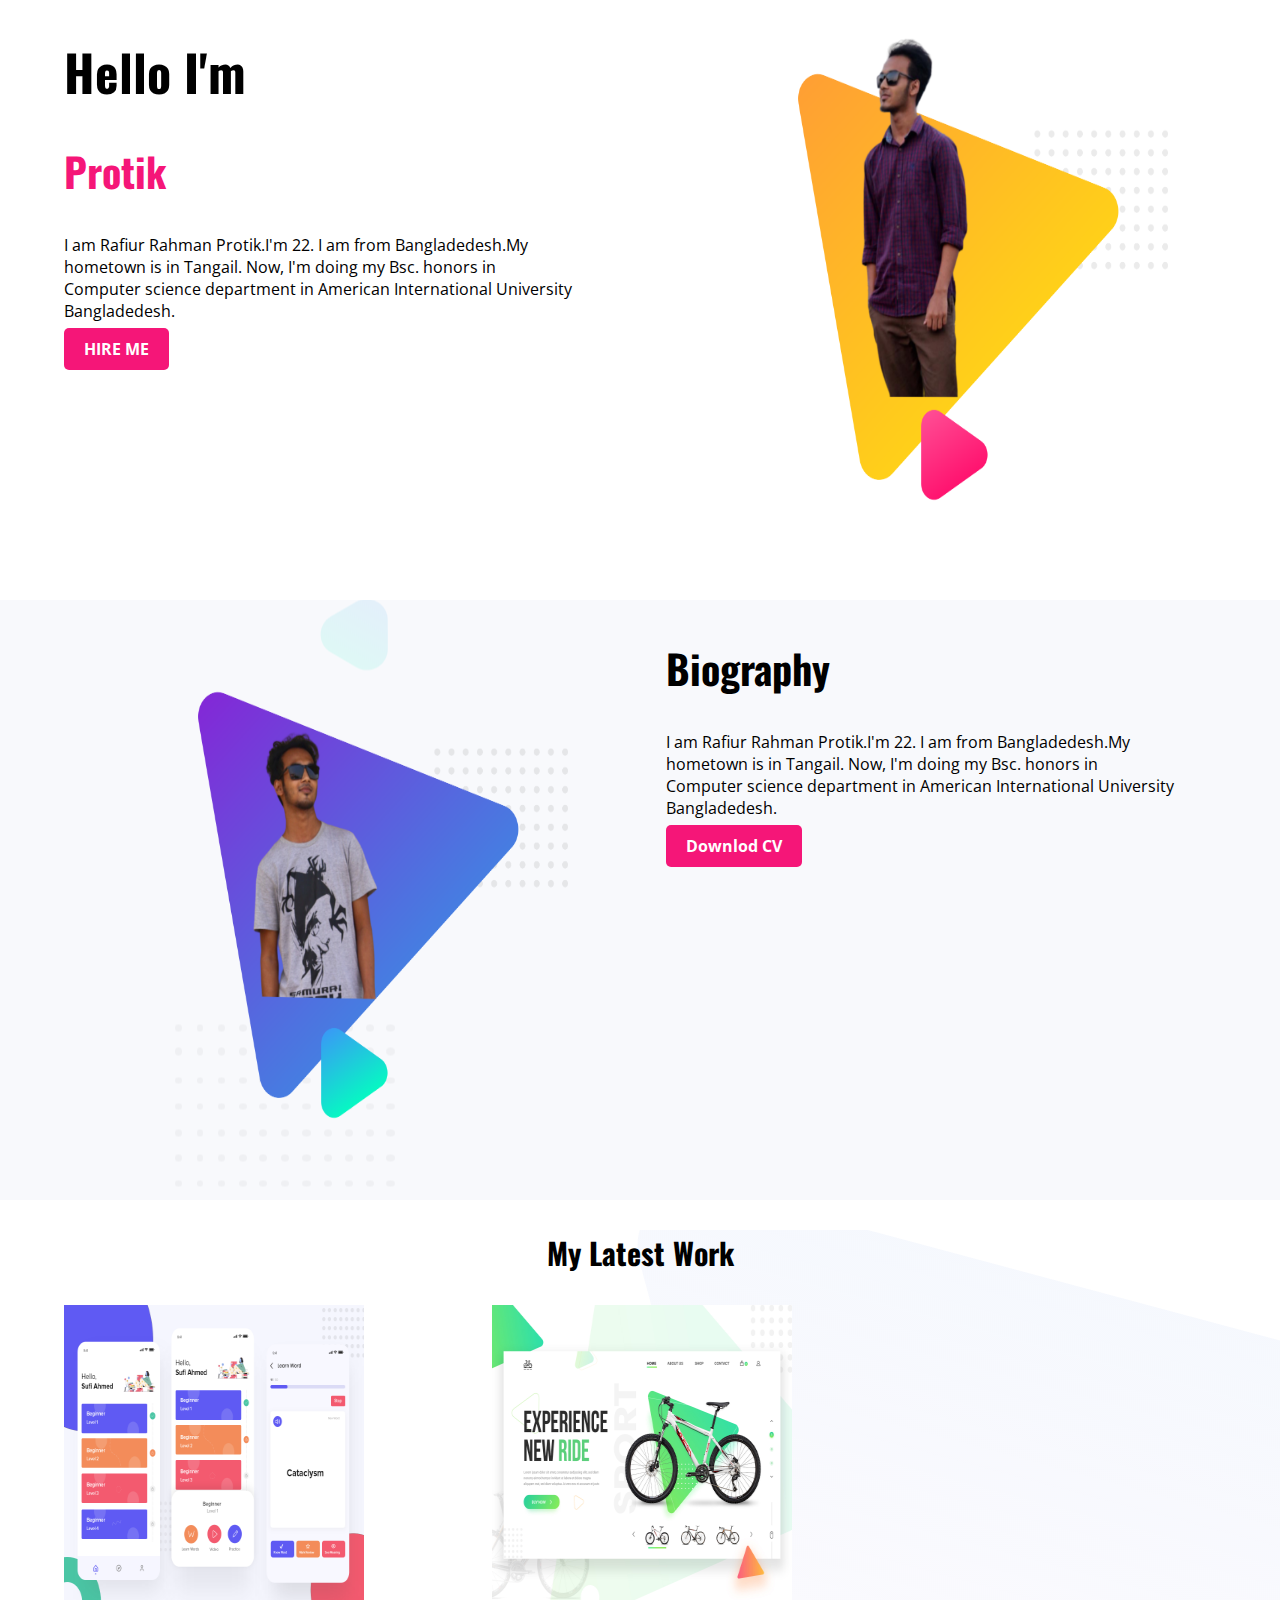
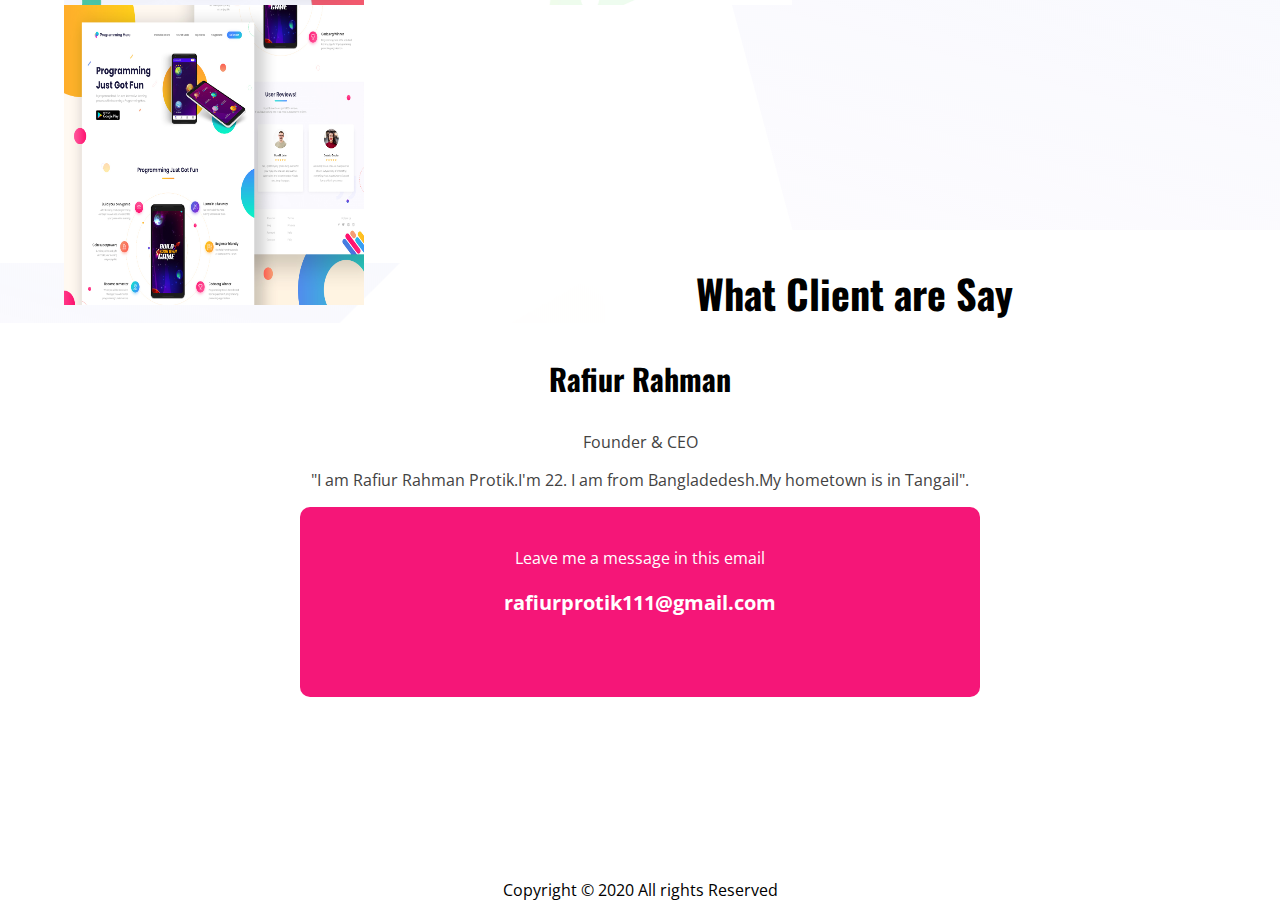
==== index.html @ 2f9d42ab "first assignment done" ====
<!DOCTYPE html>
<html lang="en">
<head>
    <meta charset="UTF-8">
    <meta name="viewport" content="width=device-width, initial-scale=1.0">
    <link href="https://fonts.googleapis.com/css2?family=Oswald&display=swap" rel="stylesheet">

    <link href="https://fonts.googleapis.com/css2?family=Open+Sans:wght@300&display=swap" rel="stylesheet">
    <link rel="stylesheet" href="style.css">
    <title>My First Website></title>
</head>
<body>
    <section class="top-banner"> 
        <div class="half-width">
            <h1>Hello I'm</h1>
            <h2><span class="Protik-color">Protik</span> </h2>
            <p>I am Rafiur Rahman Protik.I'm 22. I am from Bangladedesh.My hometown is in Tangail. Now, I'm doing my Bsc. honors in Computer science department in American International University Bangladedesh.</p>
            <a class="button-link"href="https://www.facebook.com/Rafiur.Rahman.Protik" target="_blank">HIRE ME</a>
        </div>
        <div class="half-width">
            <img class="img-size" src="images/profile1.png"  alt="not available">
        </div>
        
    </section>

    <section class="biography">
        <div class="half-width">
            <img class="img-size" src="images/profile2.png" alt="not available">
        </div>
        <div class="half-width">
          <h2>Biography</h2>
          <p>I am Rafiur Rahman Protik.I'm 22. I am from Bangladedesh.My hometown is in Tangail. Now, I'm doing my Bsc. honors in Computer science department in American International University Bangladedesh.</p>
          <a class="button-link" href="https://www.facebook.com/Rafiur.Rahman.Protik" target="-blank">Downlod CV</a>
        </div>
          
        
    </section>

    <section class="latest-work-img">
        <div class="latest-work-header">
            <h3>My Latest Work</h2>
        </div>
        <div class="portfolio-img"> 
            <img src="images/latest-work/work-1.png" alt="not available">
            <img src="images/latest-work/work-2.jpg" alt="not available">
            <img src="images/latest-work/work-3.jpg" alt="not available">
        </div>
    </section>

    
    <section class="My-contact">
        <div class="address">
            <h2>What Client are Say</h2>
        </div>
        <div class ="name">
            <h3>Rafiur Rahman</h3>
            <p>Founder & CEO</p>
            <p>"I am Rafiur Rahman Protik.I'm 22. I am from Bangladedesh.My hometown is in Tangail".</P>
        </div>
        <div class="message">
            <p>Leave me a message in this email</p>
            <p> <span class="email">rafiurprotik111@gmail.com</span> </p>
        </div>
    </section>

    <footer class="footer">
        <p>Copyright © 2020 All rights Reserved</p>
    </footer>
</body>
</html>
---- style.css ----
body {
    
    margin: 0;
    font-family: 'Open Sans', sans-serif;
    background-color: white;

}

.half-width {

    width: 40%;
    float: left;
    margin-left: 5%;
    margin-right: 2%; 

}

.half-width img{
    width: 100%; 
}

h1 {

    font-family: 'Oswald', sans-serif;
    font-size: 50px;
    font-weight: 700;

}
h2 {

    font-family: 'Oswald', sans-serif;
    font-size: 40px;
    font-weight: 700;
}
h3 {
    font-family: 'Oswald', sans-serif;
    font-size: 30px;
    font-weight: 700;  
}
section {

    height: 500px;
    padding-bottom: 100px;
    
}
.img-size {

    height: 600px;
}
.top-bannner{

    background-image: url(images/header-bg.png);
    background-repeat: no-repeat;
    background-position: right;

}
.Protik-color{

    color:#F51678;
}


.button-link{

    text-decoration: none;
    background-image: linear-gradient(180deg, #F51678, #F51678 );
    padding: 10px 20px;
    border-radius: 5px;
    color:white;
    font-weight: 700;
}

.biography {
    
    background-image: url(images/biography-bg.png);
    background-repeat: no-repeat;
    background-position: left;

}

.latest-work-img{
    
    background-image: url(images/latest-work-bg.png);
    background-repeat: no-repeat;
    background-position: right;

}

.latest-work-header{
    
    text-align: center;
    
}
.portfolio-img img{
    
    width: 300px;
    height: 300px;
    float: left;
    margin-left: 5%;
    margin-right: 5%;
}

.address{
    
    background-image: url(images/footer-bg.png);
    background-repeat: no-repeat;
    background-position: left;
}

.address{
    
    text-align: center;
    
}

.name{

    text-align: center;
    
}

.name p{
    
    color: #434242;
}

.message{

    width: auto;
    text-align: center;
    color: white;
    border-radius: 10px;
    height: 30%;
    margin-left: 300px;
    margin-right: 300px;
    background-color:#F51678 ;
    padding: 20px 10px;
   
}

.footer{

    color:black;   
    text-align: center; 
}

.email {
    font-size: 20px;
    font-weight: bold;

}


.message p{
    color: white;
    margin-top: 20px;
}
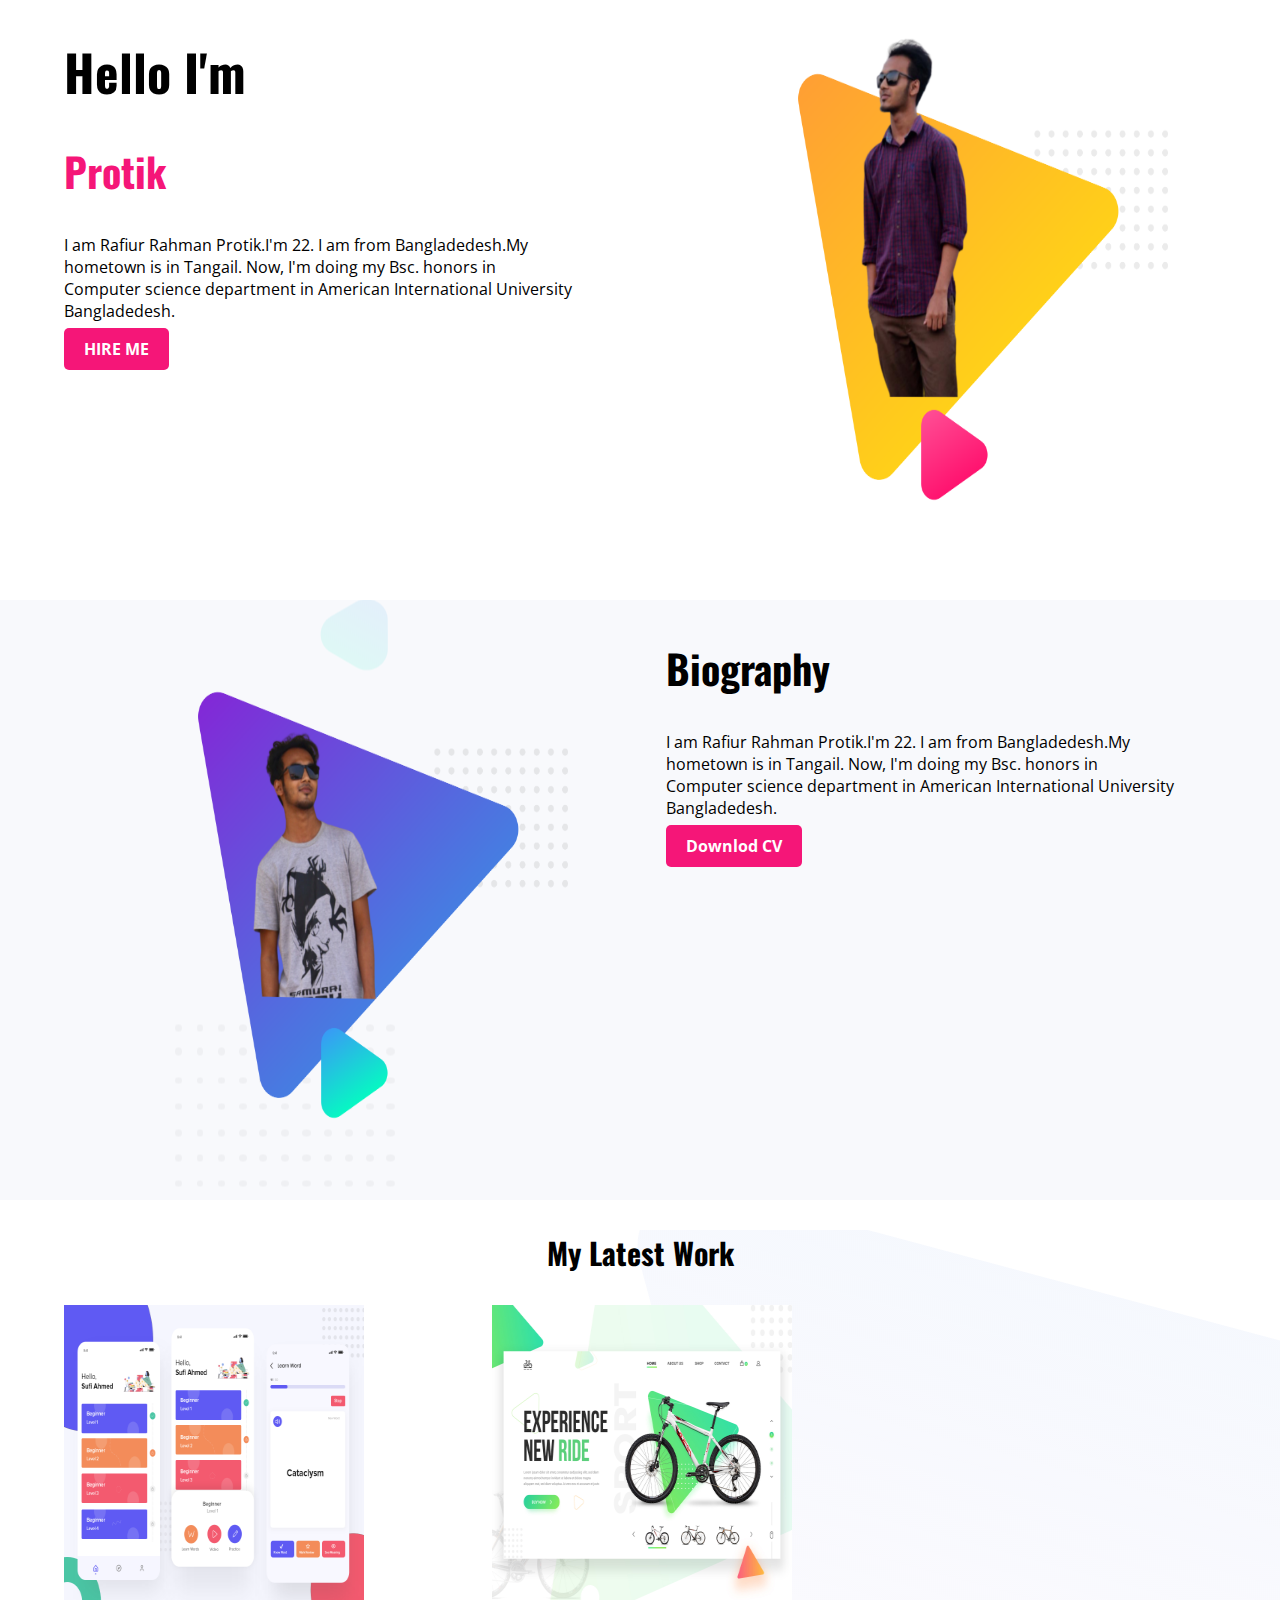
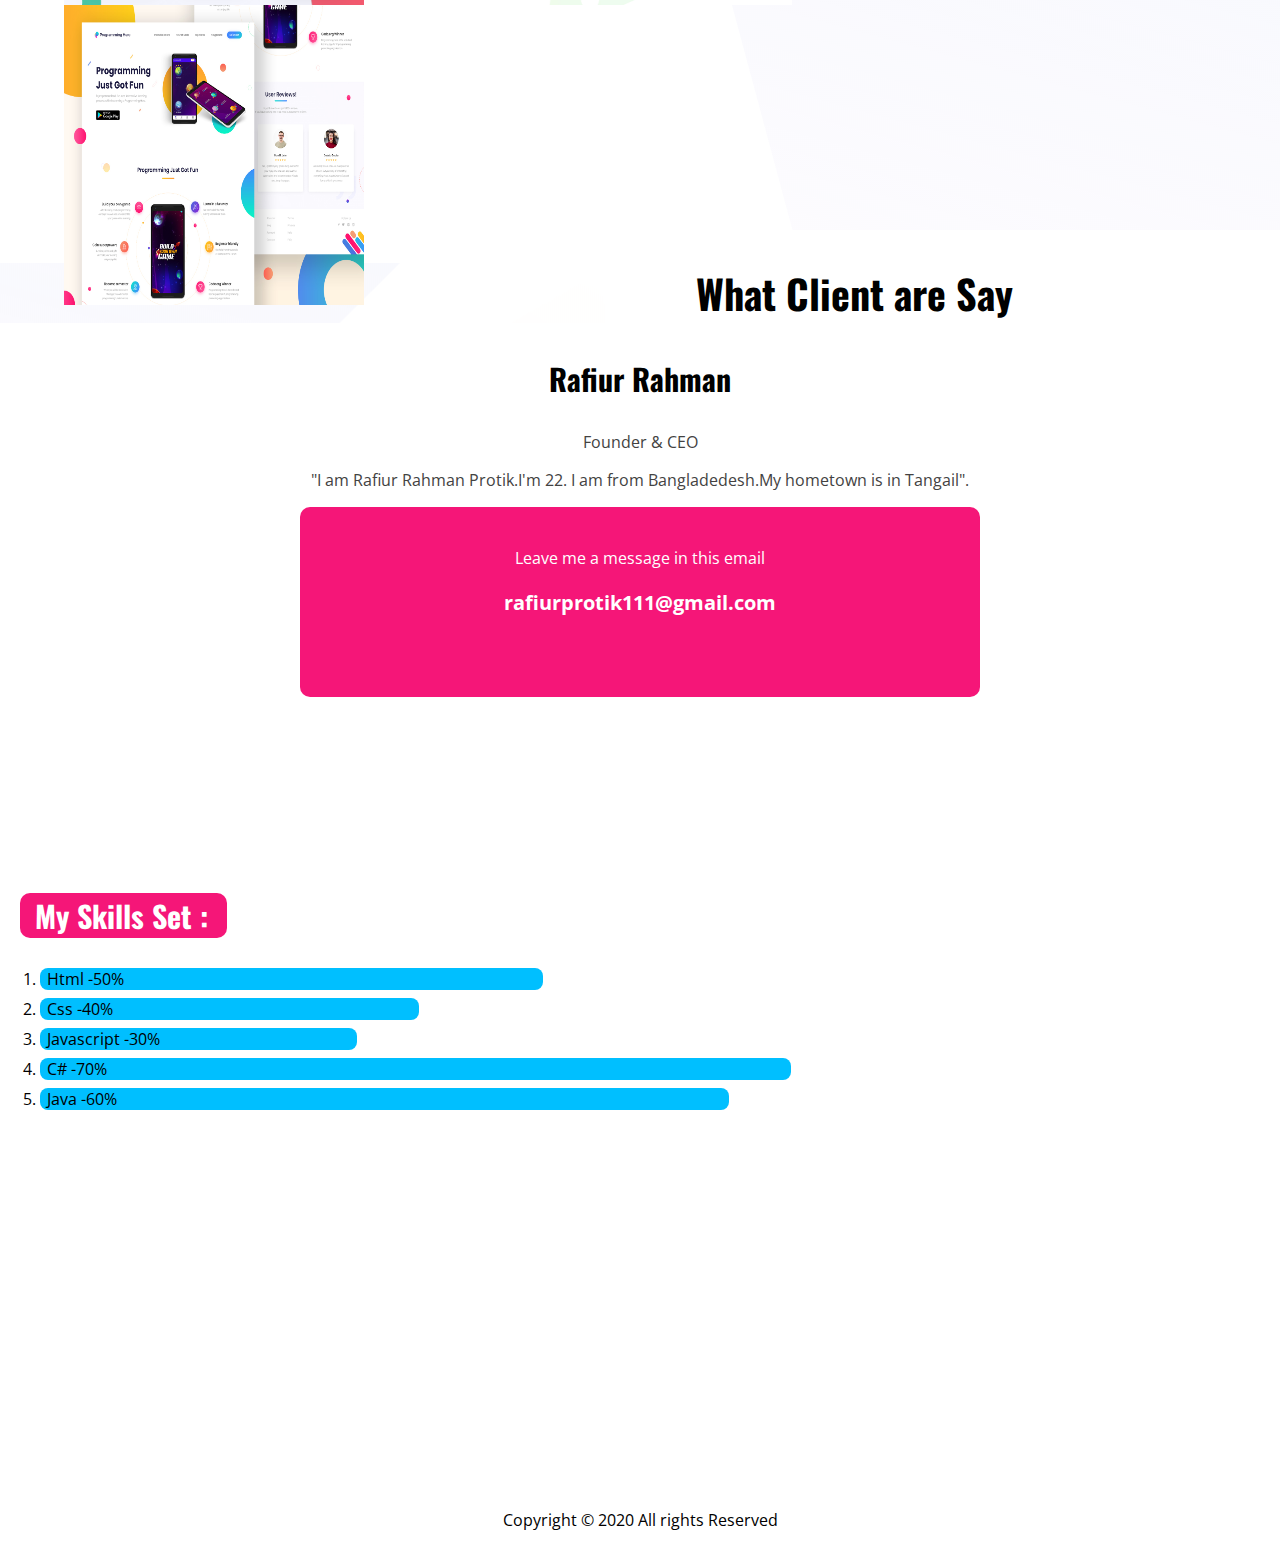
==== commit 673be1a0: "skill part added" ====
--- a/index.html
+++ b/index.html
@@ -63,6 +63,21 @@
             <p> <span class="email">rafiurprotik111@gmail.com</span> </p>
         </div>
     </section>
+    
+    <section>
+        <div>
+            <h3 class="skill-header">My Skills Set :</h3>
+        </div>
+        <div class="skill-set">
+            <ol>
+                <li id="skill1">Html</li>
+                <li id="skill2">Css</li>
+                <li id="skill3">Javascript</li>
+                <li id="skill4">C#</li>
+                <li id="skill5">Java</li>
+            </ol>
+        </div>
+    </section>
 
     <footer class="footer">
         <p>Copyright © 2020 All rights Reserved</p>
--- a/style.css
+++ b/style.css
@@ -154,4 +154,83 @@
 .message p{
     color: white;
     margin-top: 20px;
+}
+
+.skill-header{
+    color: white;
+    background-image: linear-gradient(180deg, #F51678, #F51678 );
+    font-weight: 700;
+    width: 15%;
+    padding-left: 15px;
+    border-radius: 10px;
+    margin-left: 20px;
+
+
+}
+#skill1{
+    background-color: deepskyblue;
+    width: 40%;
+    padding-left: 7px;
+    border-radius: 8px;
+}
+#skill1::after{content: "     -50%";}
+
+#skill2{
+    background-color: deepskyblue;
+    width: 30%;
+    padding-left: 7px;
+    border-radius: 8px;
+    margin-top: 8px;
+}
+#skill2::after{content: "       -40%";}
+
+#skill3{
+    background-color: deepskyblue;
+    width: 25%;
+    padding-left: 7px;
+    border-radius: 8px;
+    margin-top: 8px;
+}
+#skill3::after{content: "       -30%";}
+
+#skill4{
+    background-color: deepskyblue;
+    width: 60%;
+    padding-left: 7px;
+    border-radius: 8px;
+    margin-top: 8px;
+}
+#skill4::after{content: "       -70%";}
+#skill5{
+    background-color: deepskyblue;
+    width: 55%;
+    padding-left: 7px;
+    border-radius: 8px;
+    margin-top: 8px;
+}
+#skill5::after{content: "       -60%";}
+
+#skill1:hover{
+    background-color: dodgerblue;
+    font-weight: 700;
+}
+
+#skill2:hover{
+    background-color: dodgerblue;
+    font-weight: 700;
+}
+
+#skill3:hover{
+    background-color: dodgerblue;
+    font-weight: 700;
+}
+
+#skill4:hover{
+    background-color: dodgerblue;
+    font-weight: 700;
+}
+
+#skill5:hover{
+    background-color: dodgerblue;
+    font-weight: 700;
 }